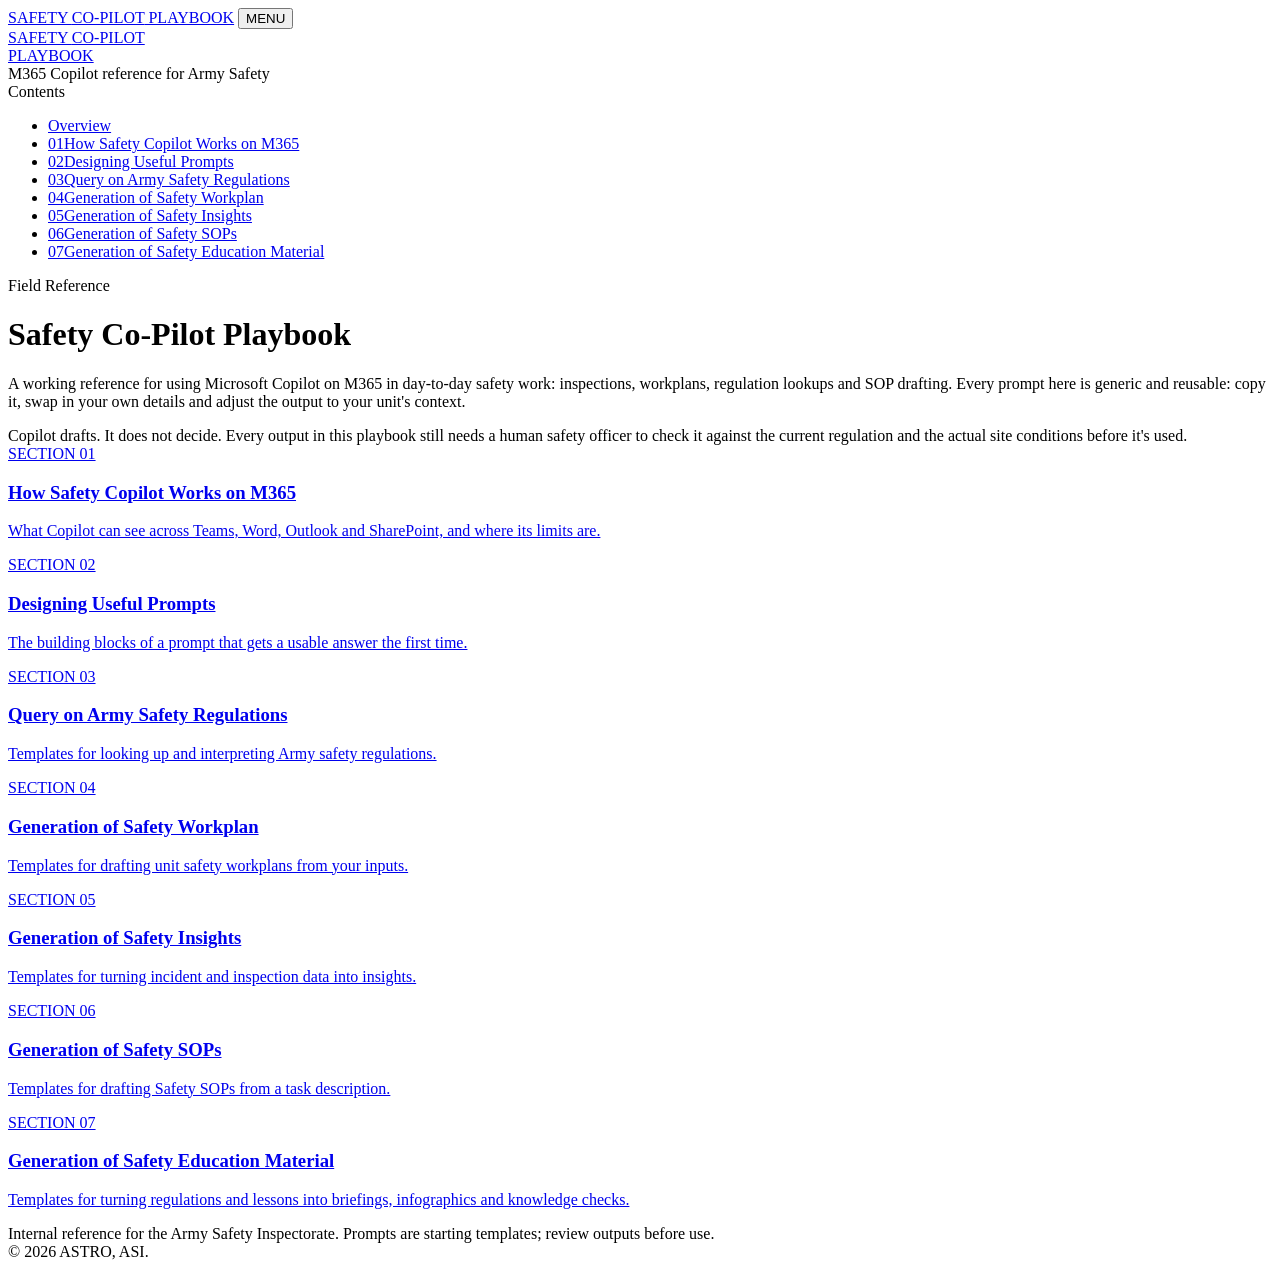
==== index.html @ e7299142 "Add files via upload" ====
<!DOCTYPE html>
<html lang="en">
<head>
<meta charset="UTF-8">
<meta name="viewport" content="width=device-width, initial-scale=1.0">
<title>Overview | Safety Co-Pilot Playbook</title>
<link rel="preconnect" href="https://fonts.googleapis.com"><link rel="preconnect" href="https://fonts.gstatic.com" crossorigin><link href="https://fonts.googleapis.com/css2?family=Oswald:wght@500;600&family=IBM+Plex+Sans:wght@400;500;600&family=IBM+Plex+Mono:wght@400&display=swap" rel="stylesheet">
<link rel="stylesheet" href="assets/style.css">
</head>
<body>
<div class="hazard-stripe"></div>
<div class="shell">
<div class="mobile-bar">
    <a class="brand" href="index.html">SAFETY <span>CO-PILOT</span> PLAYBOOK</a>
    <button class="mobile-toggle" aria-label="Toggle navigation">MENU</button>
  </div>
  <aside class="sidebar">
    <a class="brand" href="index.html">SAFETY <span>CO-PILOT</span><br>PLAYBOOK</a>
    <div class="brand-sub">M365 Copilot reference for Army Safety</div>
    <div class="nav-label">Contents</div>
    <ul class="nav-list">
      <li><a href="index.html" class="active">Overview</a></li>
      <li><a class="nav-list-item" href="01-how-it-works/index.html"><span class="num">01</span>How Safety Copilot Works on M365</a></li>
<li><a class="nav-list-item" href="02-prompt-design/index.html"><span class="num">02</span>Designing Useful Prompts</a></li>
<li><a class="nav-list-item" href="03-regulations-query/index.html"><span class="num">03</span>Query on Army Safety Regulations</a></li>
<li><a class="nav-list-item" href="04-safety-workplan/index.html"><span class="num">04</span>Generation of Safety Workplan</a></li>
<li><a class="nav-list-item" href="05-safety-insights/index.html"><span class="num">05</span>Generation of Safety Insights</a></li>
<li><a class="nav-list-item" href="06-safety-sop/index.html"><span class="num">06</span>Generation of Safety SOPs</a></li>
<li><a class="nav-list-item" href="07-safety-education/index.html"><span class="num">07</span>Generation of Safety Education Material</a></li>

    </ul>
  </aside>
<main>
<div class="content">
<div class="eyebrow">Field Reference</div>
<h1>Safety Co-Pilot Playbook</h1>
<p class="intro">A working reference for using Microsoft Copilot on M365 in day-to-day safety work: inspections, workplans, regulation lookups and SOP drafting. Every prompt here is generic and reusable: copy it, swap in your own details and adjust the output to your unit's context.</p>
<div class="callout">Copilot drafts. It does not decide. Every output in this playbook still needs a human safety officer to check it against the current regulation and the actual site conditions before it's used.</div>
<div class="section-grid">
<a class="section-tile" href="01-how-it-works/index.html">
  <div class="num">SECTION 01</div>
  <h3>How Safety Copilot Works on M365</h3>
  <p>What Copilot can see across Teams, Word, Outlook and SharePoint, and where its limits are.</p>
</a>
<a class="section-tile" href="02-prompt-design/index.html">
  <div class="num">SECTION 02</div>
  <h3>Designing Useful Prompts</h3>
  <p>The building blocks of a prompt that gets a usable answer the first time.</p>
</a>
<a class="section-tile" href="03-regulations-query/index.html">
  <div class="num">SECTION 03</div>
  <h3>Query on Army Safety Regulations</h3>
  <p>Templates for looking up and interpreting Army safety regulations.</p>
</a>
<a class="section-tile" href="04-safety-workplan/index.html">
  <div class="num">SECTION 04</div>
  <h3>Generation of Safety Workplan</h3>
  <p>Templates for drafting unit safety workplans from your inputs.</p>
</a>
<a class="section-tile" href="05-safety-insights/index.html">
  <div class="num">SECTION 05</div>
  <h3>Generation of Safety Insights</h3>
  <p>Templates for turning incident and inspection data into insights.</p>
</a>
<a class="section-tile" href="06-safety-sop/index.html">
  <div class="num">SECTION 06</div>
  <h3>Generation of Safety SOPs</h3>
  <p>Templates for drafting Safety SOPs from a task description.</p>
</a>
<a class="section-tile" href="07-safety-education/index.html">
  <div class="num">SECTION 07</div>
  <h3>Generation of Safety Education Material</h3>
  <p>Templates for turning regulations and lessons into briefings, infographics and knowledge checks.</p>
</a>
</div>
</div>
<footer class="foot">Internal reference for the Army Safety Inspectorate. Prompts are starting templates; review outputs before use.<br>&copy; 2026 ASTRO, ASI.</footer>
</main>
</div>
<script src="assets/script.js"></script>
</body>
</html>
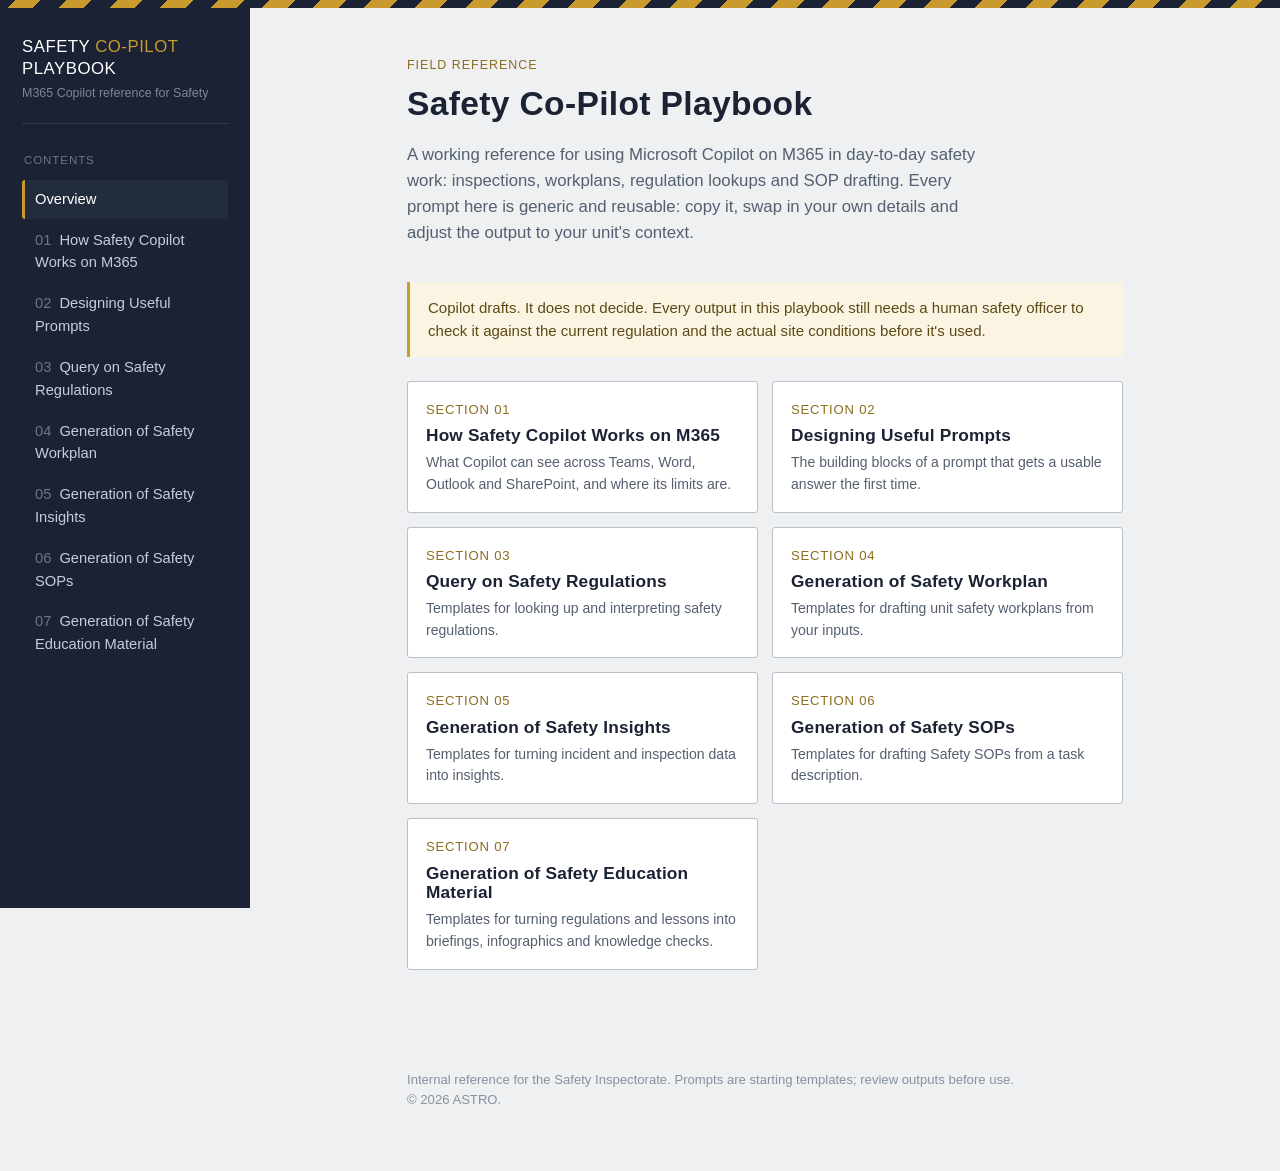
==== commit 06081e4d: "Add files via upload" ====
--- a/index.html
+++ b/index.html
@@ -16,13 +16,13 @@
   </div>
   <aside class="sidebar">
     <a class="brand" href="index.html">SAFETY <span>CO-PILOT</span><br>PLAYBOOK</a>
-    <div class="brand-sub">M365 Copilot reference for Army Safety</div>
+    <div class="brand-sub">M365 Copilot reference for Safety</div>
     <div class="nav-label">Contents</div>
     <ul class="nav-list">
       <li><a href="index.html" class="active">Overview</a></li>
       <li><a class="nav-list-item" href="01-how-it-works/index.html"><span class="num">01</span>How Safety Copilot Works on M365</a></li>
 <li><a class="nav-list-item" href="02-prompt-design/index.html"><span class="num">02</span>Designing Useful Prompts</a></li>
-<li><a class="nav-list-item" href="03-regulations-query/index.html"><span class="num">03</span>Query on Army Safety Regulations</a></li>
+<li><a class="nav-list-item" href="03-regulations-query/index.html"><span class="num">03</span>Query on Safety Regulations</a></li>
 <li><a class="nav-list-item" href="04-safety-workplan/index.html"><span class="num">04</span>Generation of Safety Workplan</a></li>
 <li><a class="nav-list-item" href="05-safety-insights/index.html"><span class="num">05</span>Generation of Safety Insights</a></li>
 <li><a class="nav-list-item" href="06-safety-sop/index.html"><span class="num">06</span>Generation of Safety SOPs</a></li>
@@ -49,8 +49,8 @@
 </a>
 <a class="section-tile" href="03-regulations-query/index.html">
   <div class="num">SECTION 03</div>
-  <h3>Query on Army Safety Regulations</h3>
-  <p>Templates for looking up and interpreting Army safety regulations.</p>
+  <h3>Query on Safety Regulations</h3>
+  <p>Templates for looking up and interpreting safety regulations.</p>
 </a>
 <a class="section-tile" href="04-safety-workplan/index.html">
   <div class="num">SECTION 04</div>
@@ -74,7 +74,7 @@
 </a>
 </div>
 </div>
-<footer class="foot">Internal reference for the Army Safety Inspectorate. Prompts are starting templates; review outputs before use.<br>&copy; 2026 ASTRO, ASI.</footer>
+<footer class="foot">Internal reference for the Safety Inspectorate. Prompts are starting templates; review outputs before use.<br>&copy; 2026 ASTRO.</footer>
 </main>
 </div>
 <script src="assets/script.js"></script>
--- a/assets/style.css
+++ b/assets/style.css
@@ -0,0 +1,353 @@
+/* Safety Co-Pilot Playbook — shared styles */
+
+:root {
+  --bg: #EEF0F2;
+  --paper: #FFFFFF;
+  --ink: #1A2233;
+  --ink-soft: #545F70;
+  --ink-faint: #8891A0;
+  --accent: #C99A2E;
+  --accent-deep: #8C6D1F;
+  --line: #D7DBDF;
+  --line-strong: #B9C0C8;
+  --code-bg: #1A2233;
+  --code-ink: #E7E2D4;
+  --stripe-a: #1A2233;
+  --stripe-b: #C99A2E;
+  --radius: 3px;
+  --max-width: 780px;
+}
+
+* { box-sizing: border-box; }
+
+html { scroll-behavior: smooth; }
+
+body {
+  margin: 0;
+  background: var(--bg);
+  color: var(--ink);
+  font-family: "IBM Plex Sans", -apple-system, BlinkMacSystemFont, "Segoe UI", sans-serif;
+  font-size: 16px;
+  line-height: 1.55;
+  -webkit-font-smoothing: antialiased;
+}
+
+h1, h2, h3 {
+  font-family: "Oswald", "Arial Narrow", sans-serif;
+  font-weight: 600;
+  color: var(--ink);
+  letter-spacing: 0.01em;
+  line-height: 1.15;
+}
+
+a { color: var(--accent-deep); }
+a:hover { color: var(--ink); }
+
+/* ---------- Hazard stripe masthead — the one signature motif ---------- */
+.hazard-stripe {
+  height: 8px;
+  width: 100%;
+  background: repeating-linear-gradient(
+    -45deg,
+    var(--stripe-a) 0 18px,
+    var(--stripe-b) 18px 36px
+  );
+}
+
+/* ---------- Shell layout ---------- */
+.shell {
+  display: grid;
+  grid-template-columns: 250px 1fr;
+  min-height: 100vh;
+}
+
+.sidebar {
+  background: var(--ink);
+  color: #C7CDD8;
+  padding: 28px 22px 28px;
+  position: sticky;
+  top: 0;
+  height: 100vh;
+  overflow-y: auto;
+}
+
+.brand {
+  display: block;
+  color: #fff;
+  text-decoration: none;
+  font-family: "Oswald", sans-serif;
+  font-size: 1.05rem;
+  letter-spacing: 0.03em;
+  line-height: 1.3;
+  margin-bottom: 4px;
+}
+.brand span { color: var(--accent); }
+
+.brand-sub {
+  color: #7C879A;
+  font-size: 0.78rem;
+  margin-bottom: 28px;
+  padding-bottom: 20px;
+  border-bottom: 1px solid #313B4D;
+}
+
+.nav-label {
+  font-size: 0.72rem;
+  color: #6B7688;
+  letter-spacing: 0.08em;
+  text-transform: uppercase;
+  margin: 0 0 10px 2px;
+}
+
+.nav-list { list-style: none; margin: 0 0 4px; padding: 0; }
+
+.nav-list a {
+  display: block;
+  color: #C7CDD8;
+  text-decoration: none;
+  padding: 8px 10px;
+  border-radius: var(--radius);
+  font-size: 0.92rem;
+  margin-bottom: 2px;
+  border-left: 3px solid transparent;
+}
+.nav-list a .num {
+  color: #6B7688;
+  font-family: "Oswald", sans-serif;
+  margin-right: 8px;
+}
+.nav-list a:hover {
+  background: #232C3D;
+  color: #fff;
+}
+.nav-list a.active {
+  background: #232C3D;
+  color: #fff;
+  border-left-color: var(--accent);
+}
+.nav-list a.active .num { color: var(--accent); }
+
+/* ---------- Main content ---------- */
+main {
+  padding: 0;
+}
+
+.content {
+  max-width: var(--max-width);
+  margin: 0 auto;
+  padding: 48px 32px 100px;
+}
+
+.eyebrow {
+  font-size: 0.78rem;
+  letter-spacing: 0.08em;
+  text-transform: uppercase;
+  color: var(--accent-deep);
+  margin: 0 0 10px;
+  font-family: "Oswald", sans-serif;
+}
+
+.content h1 {
+  font-size: 2.1rem;
+  margin: 0 0 18px;
+}
+
+.content > .intro {
+  color: var(--ink-soft);
+  font-size: 1.05rem;
+  max-width: 62ch;
+  margin: 0 0 36px;
+}
+
+.content h2 {
+  font-size: 1.4rem;
+  margin: 44px 0 6px;
+  padding-top: 20px;
+  border-top: 1px solid var(--line);
+}
+.content h2:first-of-type { border-top: none; padding-top: 0; margin-top: 0;}
+
+hr.rule {
+  border: none;
+  border-top: 1px solid var(--line);
+  margin: 40px 0;
+}
+
+/* ---------- Prompt card ---------- */
+.card {
+  background: var(--paper);
+  border: 1px solid var(--line-strong);
+  border-radius: var(--radius);
+  margin: 18px 0 28px;
+  overflow: hidden;
+}
+
+.card-head {
+  display: flex;
+  align-items: baseline;
+  justify-content: space-between;
+  gap: 12px;
+  padding: 14px 18px 10px;
+}
+
+.card-head .use-case {
+  font-weight: 600;
+  font-size: 0.98rem;
+  color: var(--ink);
+}
+
+.copy-btn {
+  flex-shrink: 0;
+  background: transparent;
+  border: 1px solid var(--line-strong);
+  color: var(--ink-soft);
+  font-family: "IBM Plex Sans", sans-serif;
+  font-size: 0.78rem;
+  padding: 5px 11px;
+  border-radius: var(--radius);
+  cursor: pointer;
+}
+.copy-btn:hover { border-color: var(--accent-deep); color: var(--accent-deep); }
+.copy-btn.copied { border-color: #4B7A54; color: #4B7A54; }
+
+.prompt-block {
+  background: var(--code-bg);
+  color: var(--code-ink);
+  font-family: "IBM Plex Mono", ui-monospace, Menlo, Consolas, monospace;
+  font-size: 0.86rem;
+  line-height: 1.6;
+  padding: 16px 18px;
+  margin: 0 18px 14px;
+  border-radius: var(--radius);
+  white-space: pre-wrap;
+  overflow-x: auto;
+}
+
+.tip {
+  padding: 0 18px 16px;
+  color: var(--ink-soft);
+  font-size: 0.88rem;
+}
+.tip strong { color: var(--ink); }
+
+/* ---------- Screenshot figures (desktop + mobile) ---------- */
+.shot-label {
+  font-family: "Oswald", sans-serif;
+  font-size: 0.82rem;
+  letter-spacing: 0.06em;
+  text-transform: uppercase;
+  color: var(--accent-deep);
+  margin: 26px 0 2px;
+}
+.screenshots {
+  display: grid;
+  grid-template-columns: 1fr 1fr;
+  gap: 16px;
+  align-items: start;
+  margin: 6px 0 20px;
+}
+
+.shot {
+  margin: 0;
+}
+.shot img {
+  display: block;
+  width: 100%;
+  height: auto;
+  border: 1px solid var(--line-strong);
+  border-radius: var(--radius);
+  background: var(--paper);
+}
+.shot figcaption {
+  margin-top: 8px;
+  font-size: 0.85rem;
+  line-height: 1.4;
+  color: var(--ink-soft);
+}
+
+@media (max-width: 620px) {
+  .screenshots { grid-template-columns: 1fr; }
+}
+
+/* ---------- Callout ---------- */
+.callout {
+  background: #FBF4E3;
+  border-left: 3px solid var(--accent);
+  padding: 14px 18px;
+  margin: 24px 0;
+  font-size: 0.94rem;
+  color: #5C4A16;
+  border-radius: 0 var(--radius) var(--radius) 0;
+}
+
+/* ---------- Grid of section cards on index ---------- */
+.section-grid {
+  display: grid;
+  grid-template-columns: 1fr 1fr;
+  gap: 14px;
+  margin-top: 20px;
+}
+
+.section-tile {
+  display: block;
+  text-decoration: none;
+  background: var(--paper);
+  border: 1px solid var(--line-strong);
+  border-radius: var(--radius);
+  padding: 18px 18px 16px;
+  transition: border-color 0.15s ease;
+}
+.section-tile:hover { border-color: var(--accent-deep); }
+.section-tile .num {
+  font-family: "Oswald", sans-serif;
+  color: var(--accent-deep);
+  font-size: 0.82rem;
+  letter-spacing: 0.06em;
+}
+.section-tile h3 {
+  margin: 6px 0 6px;
+  font-size: 1.08rem;
+  color: var(--ink);
+}
+.section-tile p {
+  margin: 0;
+  color: var(--ink-soft);
+  font-size: 0.88rem;
+}
+
+/* ---------- Mobile top nav ---------- */
+.mobile-bar {
+  display: none;
+  background: var(--ink);
+  color: #fff;
+  padding: 14px 18px;
+  align-items: center;
+  justify-content: space-between;
+}
+.mobile-bar .brand { margin: 0; }
+.mobile-toggle {
+  background: none;
+  border: 1px solid #3A455A;
+  color: #fff;
+  padding: 6px 10px;
+  border-radius: var(--radius);
+  font-size: 0.85rem;
+}
+
+@media (max-width: 860px) {
+  .shell { grid-template-columns: 1fr; }
+  .sidebar { display: none; }
+  .sidebar.open { display: block; position: static; height: auto; }
+  .mobile-bar { display: flex; }
+  .content { padding: 32px 20px 80px; }
+  .section-grid { grid-template-columns: 1fr; }
+  .content h1 { font-size: 1.7rem; }
+}
+
+footer.foot {
+  max-width: var(--max-width);
+  margin: 0 auto;
+  padding: 0 32px 60px;
+  color: var(--ink-faint);
+  font-size: 0.82rem;
+}
